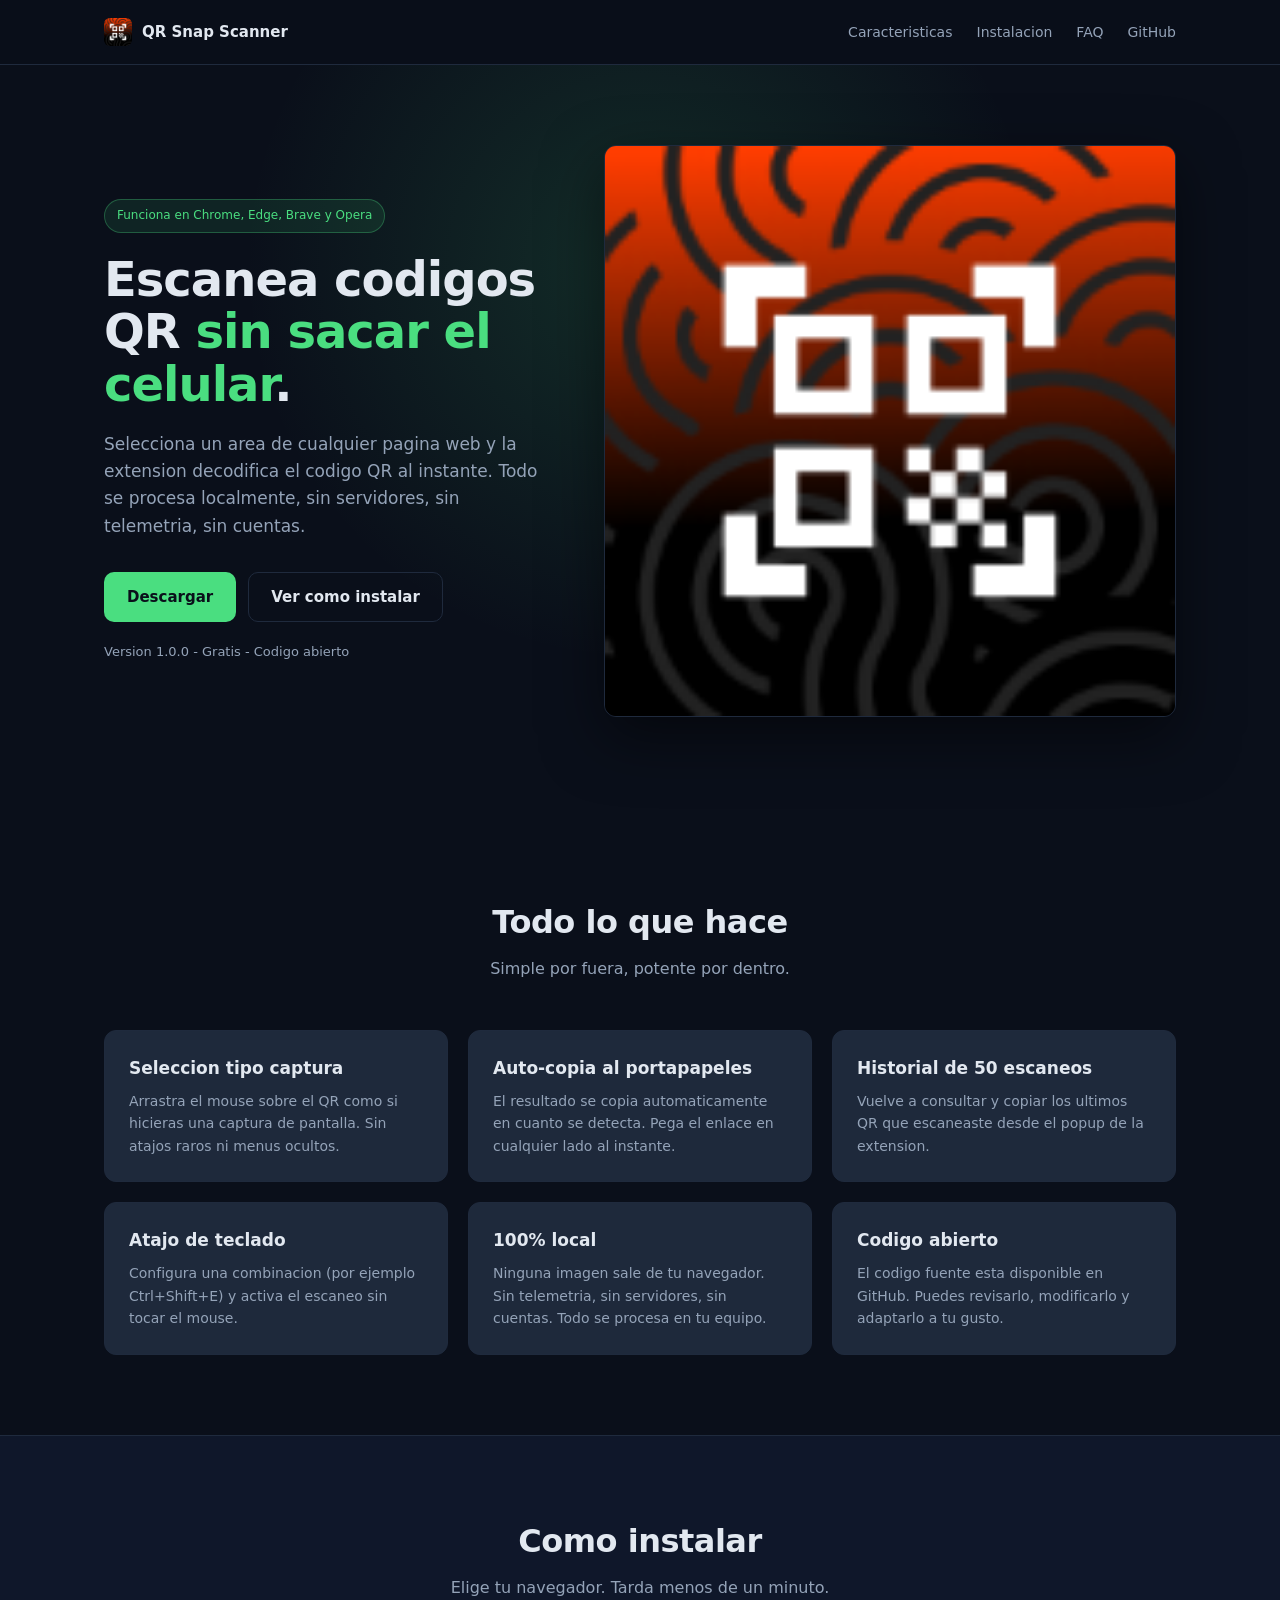
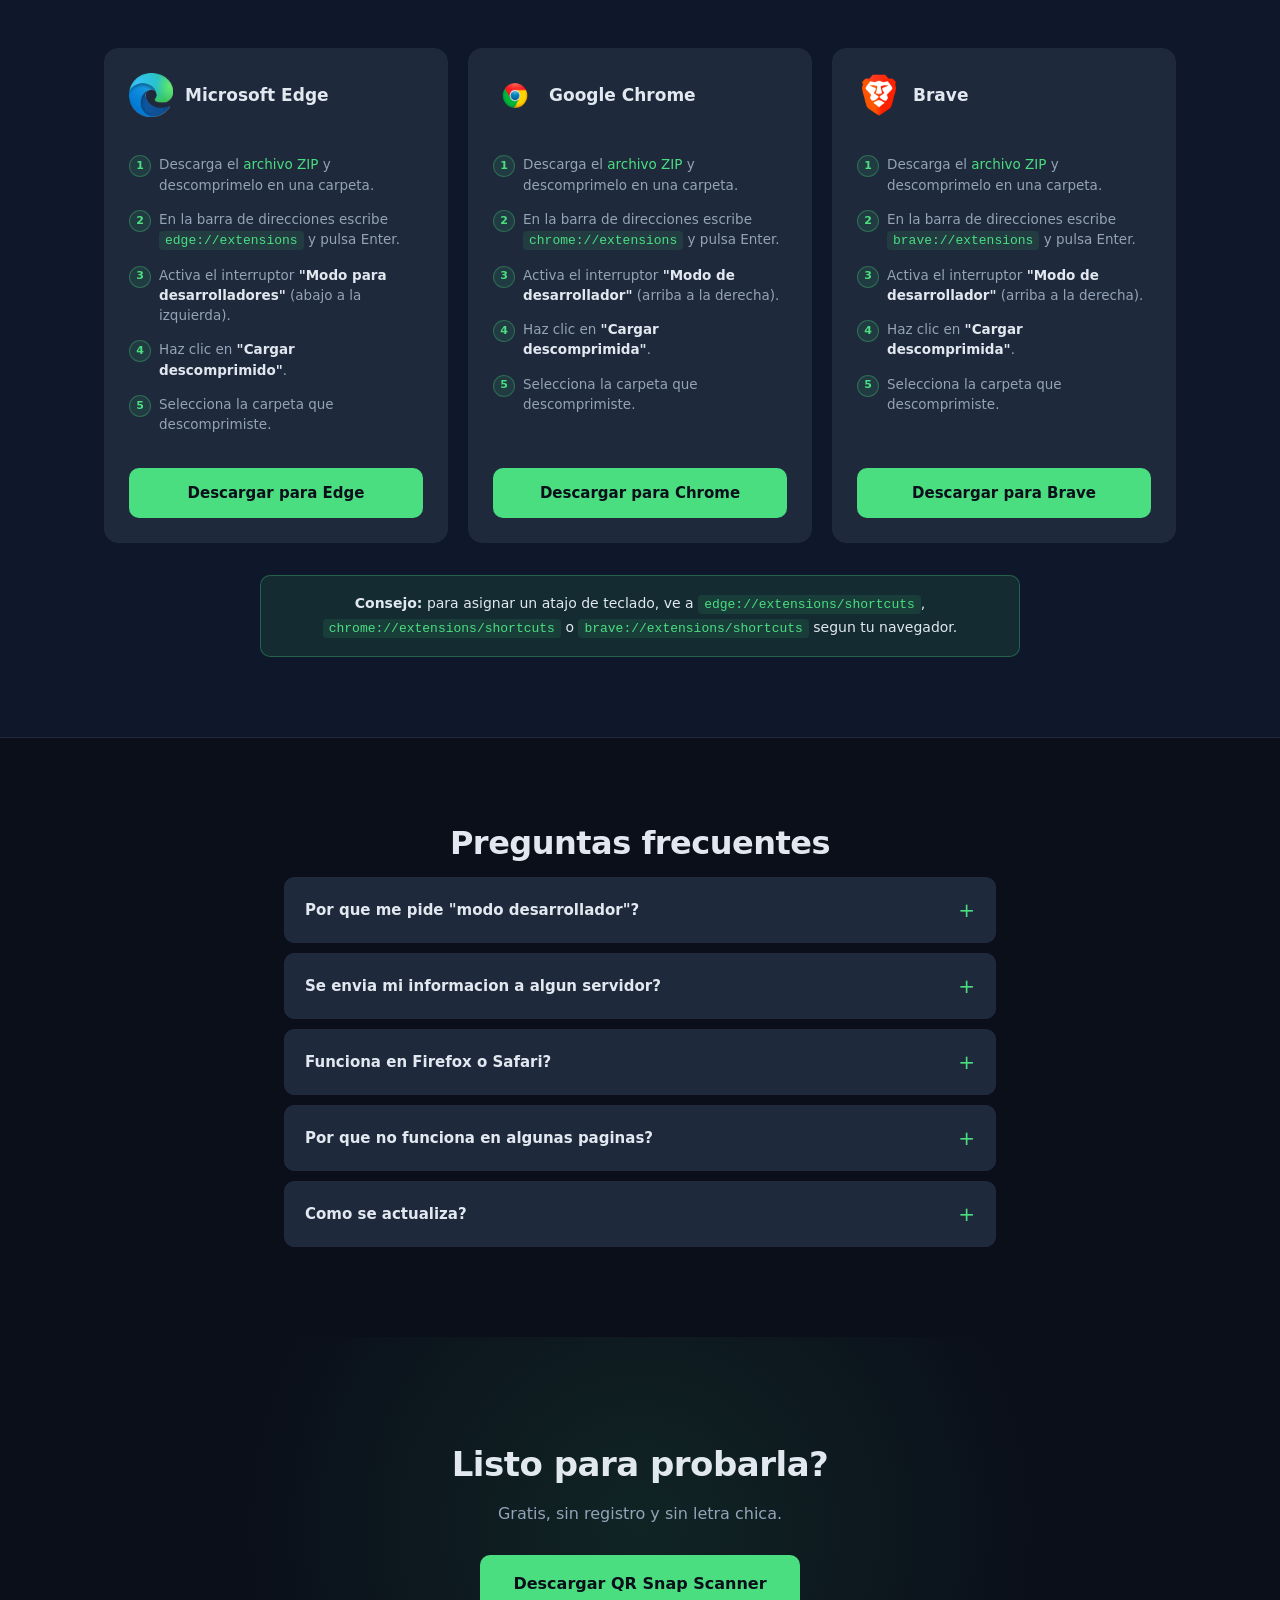
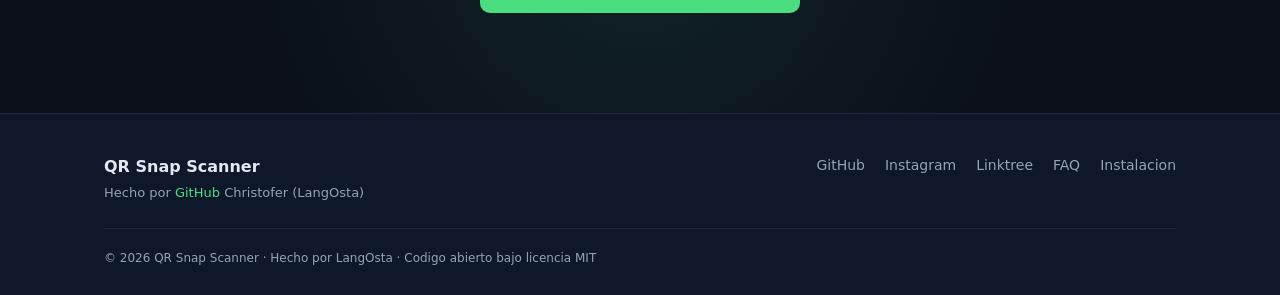
==== index.html @ dc025308 "Add files via upload" ====
<!DOCTYPE html>
<html lang="es">
<head>
  <meta charset="UTF-8" />
  <meta name="viewport" content="width=device-width, initial-scale=1.0" />
  <title>QR Snap Scanner - Escanea codigos QR en Chrome, Edge y Brave</title>
  <meta name="description" content="Extension de navegador que te permite escanear codigos QR directamente en pantalla. Sin celular, sin apps, sin registros." />
  <link rel="icon" href="img/logo.png" />
  <link rel="stylesheet" href="styles.css" />
</head>
<body>

  <header class="nav">
    <div class="container nav-inner">
      <a href="#" class="brand">
        <img src="img/logo.png" alt="QR Snap Scanner" class="brand-logo" />
        <span>QR Snap Scanner</span>
      </a>
      <nav class="nav-links">
        <a href="#features">Caracteristicas</a>
        <a href="#install">Instalacion</a>
        <a href="#faq">FAQ</a>
        <a href="https://github.com/LangCarmine/qr-snap-scanner" target="_blank" rel="noopener">GitHub</a>
      </nav>
    </div>
  </header>

  <main>

    <section class="hero">
      <div class="container hero-inner">
        <div class="hero-text">
          <span class="badge">Funciona en Chrome, Edge, Brave y Opera</span>
          <h1>Escanea codigos QR <span class="accent">sin sacar el celular</span>.</h1>
          <p class="lead">
            Selecciona un area de cualquier pagina web y la extension decodifica
            el codigo QR al instante. Todo se procesa localmente, sin servidores,
            sin telemetria, sin cuentas.
          </p>
          <div class="hero-actions">
            <a href="qr-snap-scanner.zip" download class="btn btn-primary">
              Descargar
            </a>
            <a href="#install" class="btn btn-ghost">Ver como instalar</a>
          </div>
          <p class="hero-note">Version 1.0.0 - Gratis - Codigo abierto</p>
        </div>
        <div class="hero-visual">
          <video
            class="demo-video"
            src="img/demo.mp4"
            autoplay
            loop
            muted
            playsinline
            poster="img/logo.png">
          </video>
        </div>
      </div>
    </section>

    <section id="features" class="section">
      <div class="container">
        <h2 class="section-title">Todo lo que hace</h2>
        <p class="section-subtitle">Simple por fuera, potente por dentro.</p>

        <div class="grid">
          <article class="card">
            <h3>Seleccion tipo captura</h3>
            <p>Arrastra el mouse sobre el QR como si hicieras una captura de pantalla. Sin atajos raros ni menus ocultos.</p>
          </article>
          <article class="card">
            <h3>Auto-copia al portapapeles</h3>
            <p>El resultado se copia automaticamente en cuanto se detecta. Pega el enlace en cualquier lado al instante.</p>
          </article>
          <article class="card">
            <h3>Historial de 50 escaneos</h3>
            <p>Vuelve a consultar y copiar los ultimos QR que escaneaste desde el popup de la extension.</p>
          </article>
          <article class="card">
            <h3>Atajo de teclado</h3>
            <p>Configura una combinacion (por ejemplo Ctrl+Shift+E) y activa el escaneo sin tocar el mouse.</p>
          </article>
          <article class="card">
            <h3>100% local</h3>
            <p>Ninguna imagen sale de tu navegador. Sin telemetria, sin servidores, sin cuentas. Todo se procesa en tu equipo.</p>
          </article>
          <article class="card">
            <h3>Codigo abierto</h3>
            <p>El codigo fuente esta disponible en GitHub. Puedes revisarlo, modificarlo y adaptarlo a tu gusto.</p>
          </article>
        </div>
      </div>
    </section>

    <section id="install" class="section section-alt">
      <div class="container">
        <h2 class="section-title">Como instalar</h2>
        <p class="section-subtitle">Elige tu navegador. Tarda menos de un minuto.</p>

        <div class="browsers">

          <div class="browser-col">
            <div class="browser-header">
              <div class="browser-icon edge">
                <img src="img/edge.png" alt="Microsoft Edge" />
              </div>
              <h3>Microsoft Edge</h3>
            </div>
            <ol class="browser-steps">
              <li>Descarga el <a href="qr-snap-scanner.zip" download>archivo ZIP</a> y descomprimelo en una carpeta.</li>
              <li>En la barra de direcciones escribe <code>edge://extensions</code> y pulsa Enter.</li>
              <li>Activa el interruptor <strong>"Modo para desarrolladores"</strong> (abajo a la izquierda).</li>
              <li>Haz clic en <strong>"Cargar descomprimido"</strong>.</li>
              <li>Selecciona la carpeta que descomprimiste.</li>
            </ol>
            <a href="qr-snap-scanner.zip" download class="btn btn-primary btn-block">Descargar para Edge</a>
          </div>

          <div class="browser-col">
            <div class="browser-header">
              <div class="browser-icon chrome">
                <img src="img/chrome.png" alt="Google Chrome" />
              </div>
              <h3>Google Chrome</h3>
            </div>
            <ol class="browser-steps">
              <li>Descarga el <a href="qr-snap-scanner.zip" download>archivo ZIP</a> y descomprimelo en una carpeta.</li>
              <li>En la barra de direcciones escribe <code>chrome://extensions</code> y pulsa Enter.</li>
              <li>Activa el interruptor <strong>"Modo de desarrollador"</strong> (arriba a la derecha).</li>
              <li>Haz clic en <strong>"Cargar descomprimida"</strong>.</li>
              <li>Selecciona la carpeta que descomprimiste.</li>
            </ol>
            <a href="qr-snap-scanner.zip" download class="btn btn-primary btn-block">Descargar para Chrome</a>
          </div>

          <div class="browser-col">
            <div class="browser-header">
              <div class="browser-icon brave">
                <img src="img/brave.png" alt="Brave" />
              </div>
              <h3>Brave</h3>
            </div>
            <ol class="browser-steps">
              <li>Descarga el <a href="qr-snap-scanner.zip" download>archivo ZIP</a> y descomprimelo en una carpeta.</li>
              <li>En la barra de direcciones escribe <code>brave://extensions</code> y pulsa Enter.</li>
              <li>Activa el interruptor <strong>"Modo de desarrollador"</strong> (arriba a la derecha).</li>
              <li>Haz clic en <strong>"Cargar descomprimida"</strong>.</li>
              <li>Selecciona la carpeta que descomprimiste.</li>
            </ol>
            <a href="qr-snap-scanner.zip" download class="btn btn-primary btn-block">Descargar para Brave</a>
          </div>

        </div>

        <div class="callout callout-center">
          <strong>Consejo:</strong> para asignar un atajo de teclado, ve a
          <code>edge://extensions/shortcuts</code>, <code>chrome://extensions/shortcuts</code> o
          <code>brave://extensions/shortcuts</code> segun tu navegador.
        </div>
      </div>
    </section>

    <section id="faq" class="section">
      <div class="container container-narrow">
        <h2 class="section-title">Preguntas frecuentes</h2>

        <details class="faq-item">
          <summary>Por que me pide "modo desarrollador"?</summary>
          <p>Porque la extension todavia no esta publicada en la tienda oficial de Edge ni en Chrome Web Store. Mientras esta en revision, la unica forma de instalarla es en modo desarrollador.</p>
        </details>

        <details class="faq-item">
          <summary>Se envia mi informacion a algun servidor?</summary>
          <p>No. Todo el procesamiento de imagenes y la decodificacion del QR se hace localmente en tu navegador. No hay servidores, no hay telemetria, no hay cuentas de usuario.</p>
        </details>

        <details class="faq-item">
          <summary>Funciona en Firefox o Safari?</summary>
          <p>No por ahora. Firefox usa otro modelo de extensiones (Manifest V2). Safari usa otro formato completamente distinto. Quiza en una version futura.</p>
        </details>

        <details class="faq-item">
          <summary>Por que no funciona en algunas paginas?</summary>
          <p>Por seguridad, los navegadores no permiten inyectar extensiones en paginas internas como <code>chrome://</code>, <code>edge://</code>, ni en la tienda de extensiones. En cualquier pagina web normal funciona sin problema.</p>
        </details>

        <details class="faq-item">
          <summary>Como se actualiza?</summary>
          <p>Descarga la nueva version, reemplaza los archivos en la carpeta, y pulsa el boton de recargar (el icono circular) en <code>edge://extensions</code> o <code>chrome://extensions</code>.</p>
        </details>
      </div>
    </section>

    <section class="cta-final">
      <div class="container cta-inner">
        <h2>Listo para probarla?</h2>
        <p>Gratis, sin registro y sin letra chica.</p>
        <a href="qr-snap-scanner.zip" download class="btn btn-primary btn-lg">
          Descargar QR Snap Scanner
        </a>
      </div>
    </section>

  </main>

  <footer class="footer">
    <div class="container footer-inner">
      <div>
        <p class="brand-footer">QR Snap Scanner</p>
        <p class="muted">Hecho por <a href="https://github.com/LangCarmine" target="_blank" rel="noopener">GitHub</a> Christofer (LangOsta)</a></p>
      </div>
      <div class="footer-links">
        <a href="https://github.com/LangCarmine/qr-snap-scanner" target="_blank" rel="noopener">GitHub</a>
        <a href="https://www.instagram.com/langosta007/" target="_blank" rel="noopener">Instagram</a>
        <a href="https://linktr.ee/LangOsta007" target="_blank" rel="noopener">Linktree</a>
        <a href="#faq">FAQ</a>
        <a href="#install">Instalacion</a>
      </div>
    </div>
    <div class="container">
      <p class="copyright">© 2026 QR Snap Scanner · Hecho por LangOsta · Codigo abierto bajo licencia MIT</p>
    </div>
  </footer>

  <script src="script.js"></script>
</body>
</html>
---- styles.css ----
:root {
  --bg: #0a0f1a;
  --bg-alt: #0f172a;
  --card: #1e293b;
  --border: #1f2a3d;
  --text: #e2e8f0;
  --muted: #94a3b8;
  --accent: #4ade80;
  --accent-dark: #22c55e;
  --accent-dim: rgba(74, 222, 128, 0.1);
}

* { box-sizing: border-box; margin: 0; padding: 0; }

html { scroll-behavior: smooth; }

body {
  background: var(--bg);
  color: var(--text);
  font-family: system-ui, -apple-system, "Segoe UI", Roboto, sans-serif;
  line-height: 1.6;
  -webkit-font-smoothing: antialiased;
}

a { color: var(--accent); text-decoration: none; }
a:hover { text-decoration: underline; }

.container {
  width: 100%;
  max-width: 1120px;
  margin: 0 auto;
  padding: 0 24px;
}

.container-narrow { max-width: 760px; }

/* NAV */
.nav {
  position: sticky;
  top: 0;
  z-index: 50;
  background: rgba(10, 15, 26, 0.85);
  backdrop-filter: blur(10px);
  border-bottom: 1px solid var(--border);
}

.nav-inner {
  display: flex;
  align-items: center;
  justify-content: space-between;
  height: 64px;
}

.brand {
  display: flex;
  align-items: center;
  gap: 10px;
  color: var(--text);
  font-weight: 600;
  font-size: 15px;
}
.brand:hover { text-decoration: none; }

.brand-logo {
  width: 28px;
  height: 28px;
  border-radius: 6px;
}

.nav-links {
  display: flex;
  gap: 24px;
}

.nav-links a {
  color: var(--muted);
  font-size: 14px;
  transition: color 0.15s;
}
.nav-links a:hover {
  color: var(--text);
  text-decoration: none;
}

/* HERO */
.hero {
  padding: 80px 0 100px;
  position: relative;
  overflow: hidden;
}

.hero::before {
  content: "";
  position: absolute;
  top: -200px;
  left: 50%;
  transform: translateX(-50%);
  width: 800px;
  height: 800px;
  background: radial-gradient(circle, rgba(74, 222, 128, 0.15) 0%, transparent 70%);
  pointer-events: none;
}

.badge {
  display: inline-block;
  background: var(--accent-dim);
  color: var(--accent);
  border: 1px solid rgba(74, 222, 128, 0.3);
  padding: 6px 12px;
  border-radius: 999px;
  font-size: 12px;
  font-weight: 500;
  margin-bottom: 20px;
}

.hero h1 {
  font-size: 48px;
  line-height: 1.1;
  letter-spacing: -1px;
  font-weight: 700;
  margin-bottom: 20px;
}

.accent { color: var(--accent); }

.lead {
  font-size: 17px;
  color: var(--muted);
  margin-bottom: 32px;
  max-width: 520px;
}

.hero-actions {
  display: flex;
  gap: 12px;
  flex-wrap: wrap;
  margin-bottom: 20px;
}

.hero-note {
  font-size: 13px;
  color: var(--muted);
}

/* BUTTONS */
.btn {
  display: inline-block;
  padding: 12px 22px;
  border-radius: 10px;
  font-size: 15px;
  font-weight: 600;
  cursor: pointer;
  border: 1px solid transparent;
  transition: all 0.15s;
  text-decoration: none;
}

.btn:hover { text-decoration: none; }

.btn-primary {
  background: var(--accent);
  color: #0a0f1a;
}
.btn-primary:hover {
  background: var(--accent-dark);
  transform: translateY(-1px);
}

.btn-ghost {
  background: transparent;
  color: var(--text);
  border-color: var(--border);
}
.btn-ghost:hover {
  border-color: var(--accent);
  color: var(--accent);
}

.btn-lg {
  padding: 15px 32px;
  font-size: 16px;
}

/* HERO VISUAL */
.hero-visual {
  display: flex;
  justify-content: center;
}

.demo-video {
  width: 100%;
  max-width: 100%;
  border-radius: 12px;
  box-shadow: 0 20px 60px rgba(0, 0, 0, 0.5);
  border: 1px solid var(--border);
  display: block;
}

/* SECTIONS */
.section {
  padding: 80px 0;
}

.section-alt {
  background: var(--bg-alt);
  border-top: 1px solid var(--border);
  border-bottom: 1px solid var(--border);
}

.section-title {
  font-size: 32px;
  letter-spacing: -0.5px;
  text-align: center;
  margin-bottom: 8px;
}

.section-subtitle {
  text-align: center;
  color: var(--muted);
  margin-bottom: 48px;
  font-size: 16px;
}

/* GRID */
.grid {
  display: grid;
  grid-template-columns: repeat(auto-fit, minmax(280px, 1fr));
  gap: 20px;
}

.card {
  background: var(--card);
  border: 1px solid var(--border);
  border-radius: 12px;
  padding: 24px;
  transition: border-color 0.2s, transform 0.2s;
}

.card:hover {
  border-color: rgba(74, 222, 128, 0.4);
  transform: translateY(-2px);
}

.card h3 {
  font-size: 17px;
  margin-bottom: 8px;
  color: var(--text);
}

.card p {
  font-size: 14px;
  color: var(--muted);
}

/* CODE */
code {
  background: rgba(74, 222, 128, 0.1);
  color: var(--accent);
  padding: 2px 6px;
  border-radius: 4px;
  font-size: 13px;
  font-family: ui-monospace, "SF Mono", Menlo, monospace;
}

/* CALLOUT */
.callout {
  background: var(--accent-dim);
  border: 1px solid rgba(74, 222, 128, 0.3);
  border-radius: 10px;
  padding: 16px 20px;
  font-size: 14px;
  color: var(--text);
  max-width: 760px;
  margin: 0 auto;
}

.callout-center {
  text-align: center;
}

/* BROWSERS */
.browsers {
  display: grid;
  grid-template-columns: repeat(3, 1fr);
  gap: 20px;
  margin-bottom: 32px;
}

.browser-col {
  background: var(--card);
  border: 1px solid var(--border);
  border-radius: 14px;
  padding: 24px;
  display: flex;
  flex-direction: column;
  transition: border-color 0.2s, transform 0.2s;
}

.browser-col:hover {
  border-color: rgba(74, 222, 128, 0.4);
  transform: translateY(-2px);
}

.browser-header {
  display: flex;
  align-items: center;
  gap: 12px;
  margin-bottom: 20px;
  padding-bottom: 16px;
  border-bottom: 1px solid var(--border);
}

.browser-header h3 {
  font-size: 17px;
  margin: 0;
}

.browser-icon {
  width: 44px;
  height: 44px;
  border-radius: 10px;
  display: flex;
  align-items: center;
  justify-content: center;
  flex-shrink: 0;
  background: transparent;
}

.browser-icon img {
  width: 100%;
  height: 100%;
  object-fit: contain;
  display: block;
}

.browser-steps {
  list-style: none;
  padding: 0;
  margin: 0 0 20px;
  counter-reset: step;
  flex: 1;
}

.browser-steps li {
  position: relative;
  padding-left: 30px;
  margin-bottom: 14px;
  font-size: 13.5px;
  color: var(--muted);
  counter-increment: step;
  line-height: 1.5;
}

.browser-steps li::before {
  content: counter(step);
  position: absolute;
  left: 0;
  top: 1px;
  width: 20px;
  height: 20px;
  border-radius: 50%;
  background: var(--accent-dim);
  color: var(--accent);
  font-size: 11px;
  font-weight: 700;
  display: flex;
  align-items: center;
  justify-content: center;
  border: 1px solid rgba(74, 222, 128, 0.3);
}

.browser-steps li strong {
  color: var(--text);
}

.browser-steps li a {
  color: var(--accent);
}

.btn-block {
  display: block;
  text-align: center;
  width: 100%;
}

/* FAQ */
.faq-item {
  background: var(--card);
  border: 1px solid var(--border);
  border-radius: 10px;
  margin-bottom: 10px;
  padding: 0;
  overflow: hidden;
}

.faq-item summary {
  cursor: pointer;
  padding: 16px 20px;
  font-weight: 600;
  font-size: 15px;
  list-style: none;
  display: flex;
  justify-content: space-between;
  align-items: center;
}

.faq-item summary::-webkit-details-marker { display: none; }

.faq-item summary::after {
  content: "+";
  color: var(--accent);
  font-size: 20px;
  font-weight: 400;
  transition: transform 0.2s;
}

.faq-item[open] summary::after {
  transform: rotate(45deg);
}

.faq-item p {
  padding: 0 20px 18px;
  font-size: 14px;
  color: var(--muted);
}

/* CTA FINAL */
.cta-final {
  padding: 100px 0;
  text-align: center;
  background: radial-gradient(circle at center, rgba(74, 222, 128, 0.1) 0%, transparent 60%);
}

.cta-inner h2 {
  font-size: 34px;
  margin-bottom: 10px;
  letter-spacing: -0.5px;
}

.cta-inner p {
  color: var(--muted);
  margin-bottom: 28px;
  font-size: 16px;
}

/* FOOTER */
.footer {
  border-top: 1px solid var(--border);
  padding: 40px 0 30px;
  background: var(--bg-alt);
}

.footer-inner {
  display: flex;
  justify-content: space-between;
  align-items: flex-start;
  gap: 24px;
  margin-bottom: 24px;
  flex-wrap: wrap;
}

.brand-footer {
  font-weight: 600;
  margin-bottom: 4px;
}

.muted {
  color: var(--muted);
  font-size: 13px;
}

.footer-links {
  display: flex;
  gap: 20px;
  font-size: 14px;
  flex-wrap: wrap;
}

.footer-links a {
  color: var(--muted);
}
.footer-links a:hover { color: var(--accent); }

.copyright {
  color: var(--muted);
  font-size: 12px;
  border-top: 1px solid var(--border);
  padding-top: 20px;
}

/* HERO GRID */
.hero-inner {
  display: grid;
  grid-template-columns: 1fr 1.3fr;
  gap: 60px;
  align-items: center;
  position: relative;
}

/* RESPONSIVE */
@media (max-width: 860px) {
  .hero-inner {
    grid-template-columns: 1fr;
    gap: 40px;
  }
  .hero h1 { font-size: 36px; }
  .hero-visual { order: -1; }
  .nav-links { display: none; }
  .section { padding: 60px 0; }
  .section-title { font-size: 26px; }
  .cta-inner h2 { font-size: 26px; }
  .browsers { grid-template-columns: 1fr; }
}
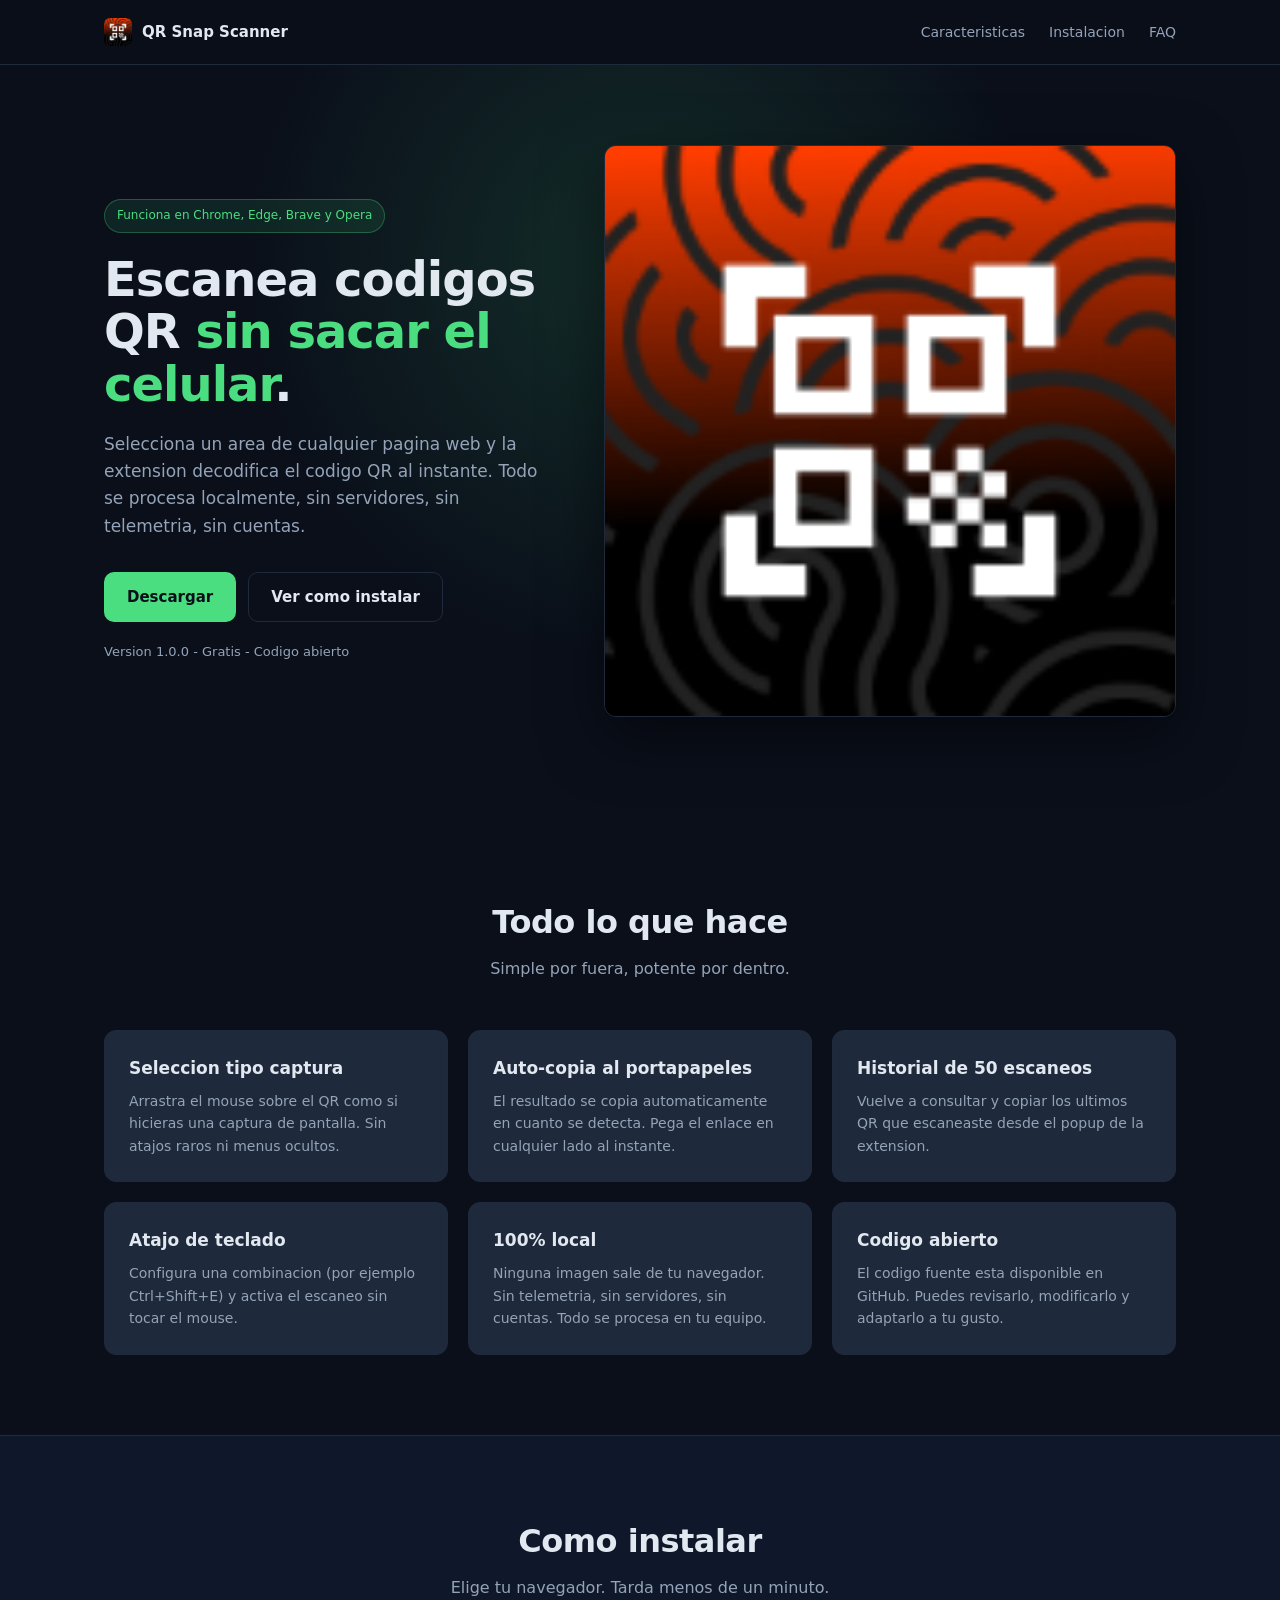
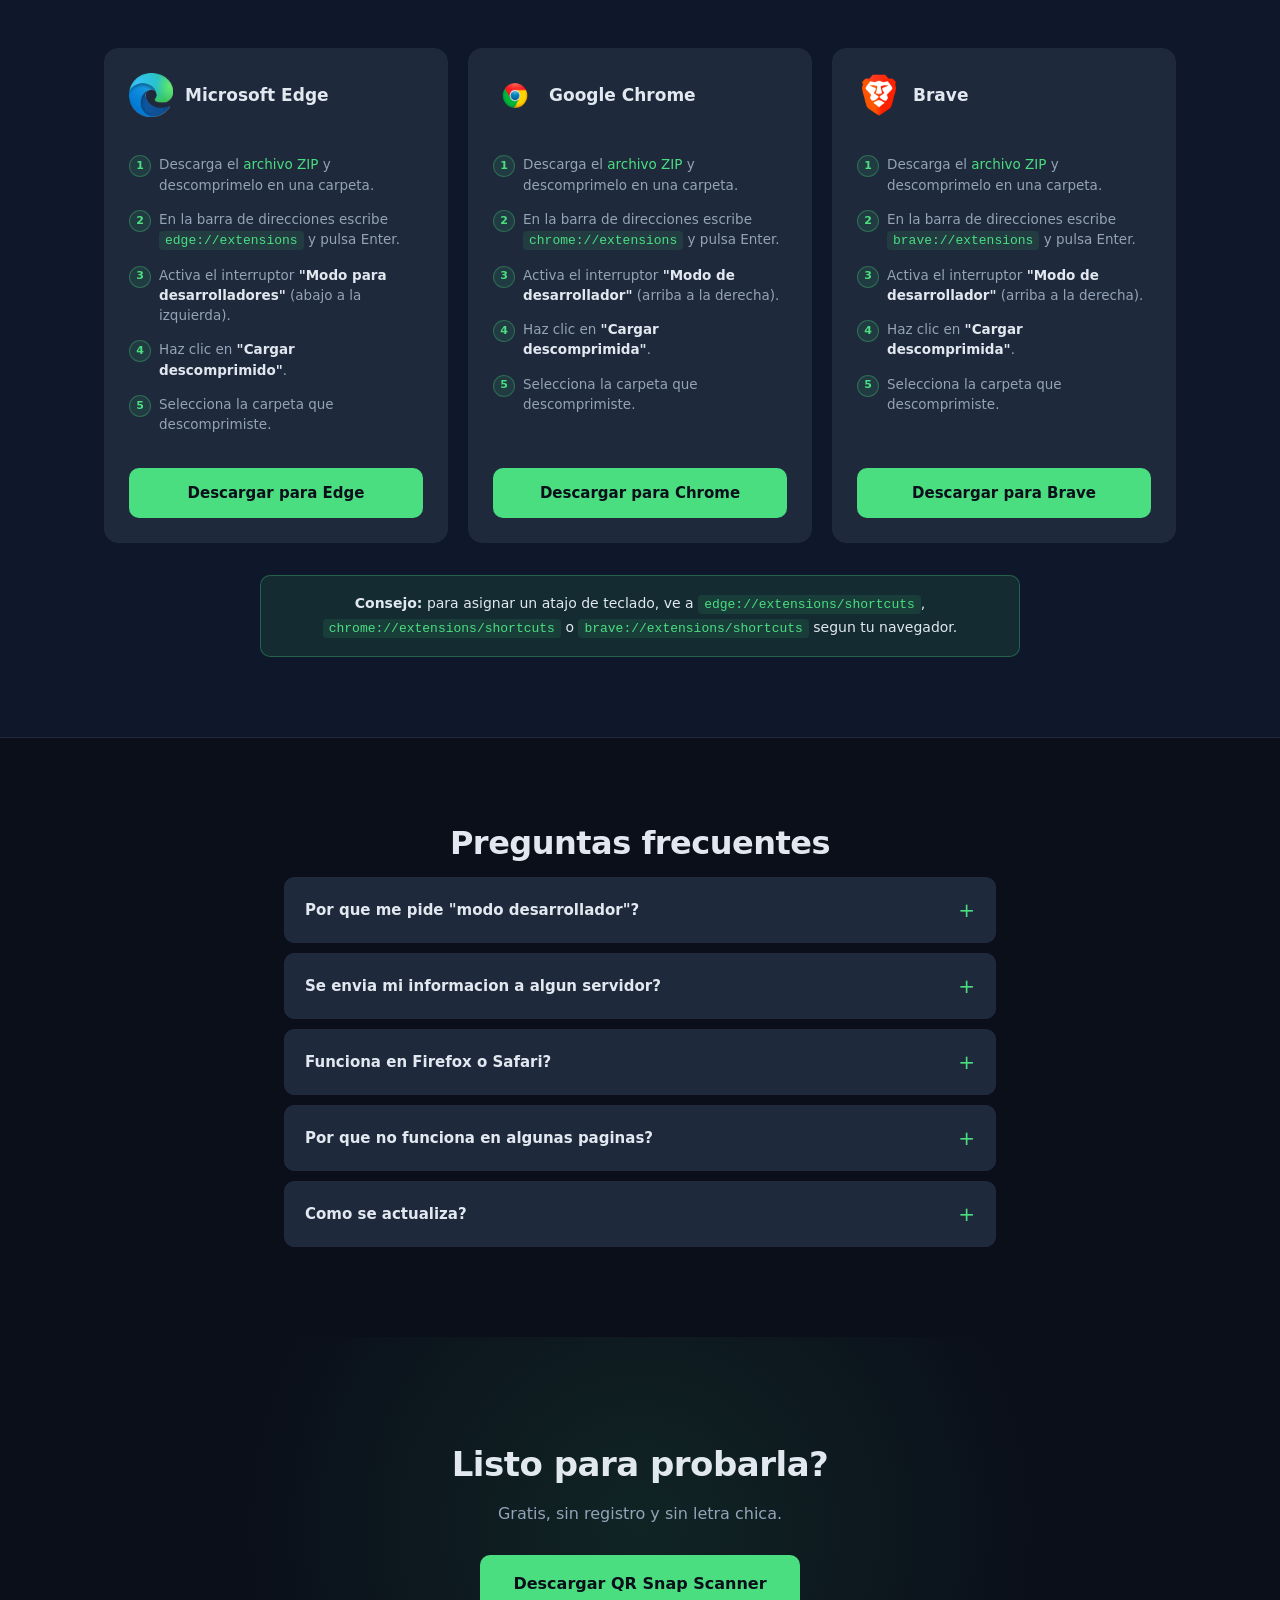
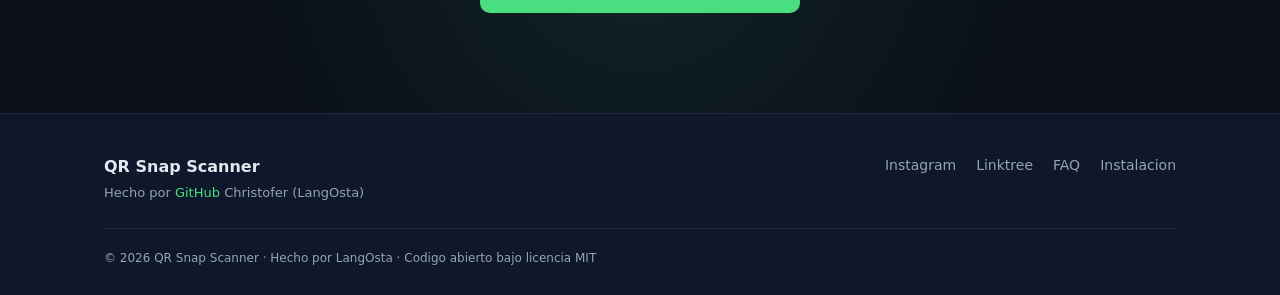
==== commit a994375b: "Update index.html" ====
--- a/index.html
+++ b/index.html
@@ -20,7 +20,6 @@
         <a href="#features">Caracteristicas</a>
         <a href="#install">Instalacion</a>
         <a href="#faq">FAQ</a>
-        <a href="https://github.com/LangCarmine/qr-snap-scanner" target="_blank" rel="noopener">GitHub</a>
       </nav>
     </div>
   </header>
@@ -211,7 +210,6 @@
         <p class="muted">Hecho por <a href="https://github.com/LangCarmine" target="_blank" rel="noopener">GitHub</a> Christofer (LangOsta)</a></p>
       </div>
       <div class="footer-links">
-        <a href="https://github.com/LangCarmine/qr-snap-scanner" target="_blank" rel="noopener">GitHub</a>
         <a href="https://www.instagram.com/langosta007/" target="_blank" rel="noopener">Instagram</a>
         <a href="https://linktr.ee/LangOsta007" target="_blank" rel="noopener">Linktree</a>
         <a href="#faq">FAQ</a>
@@ -225,4 +223,4 @@
 
   <script src="script.js"></script>
 </body>
-</html>+</html>
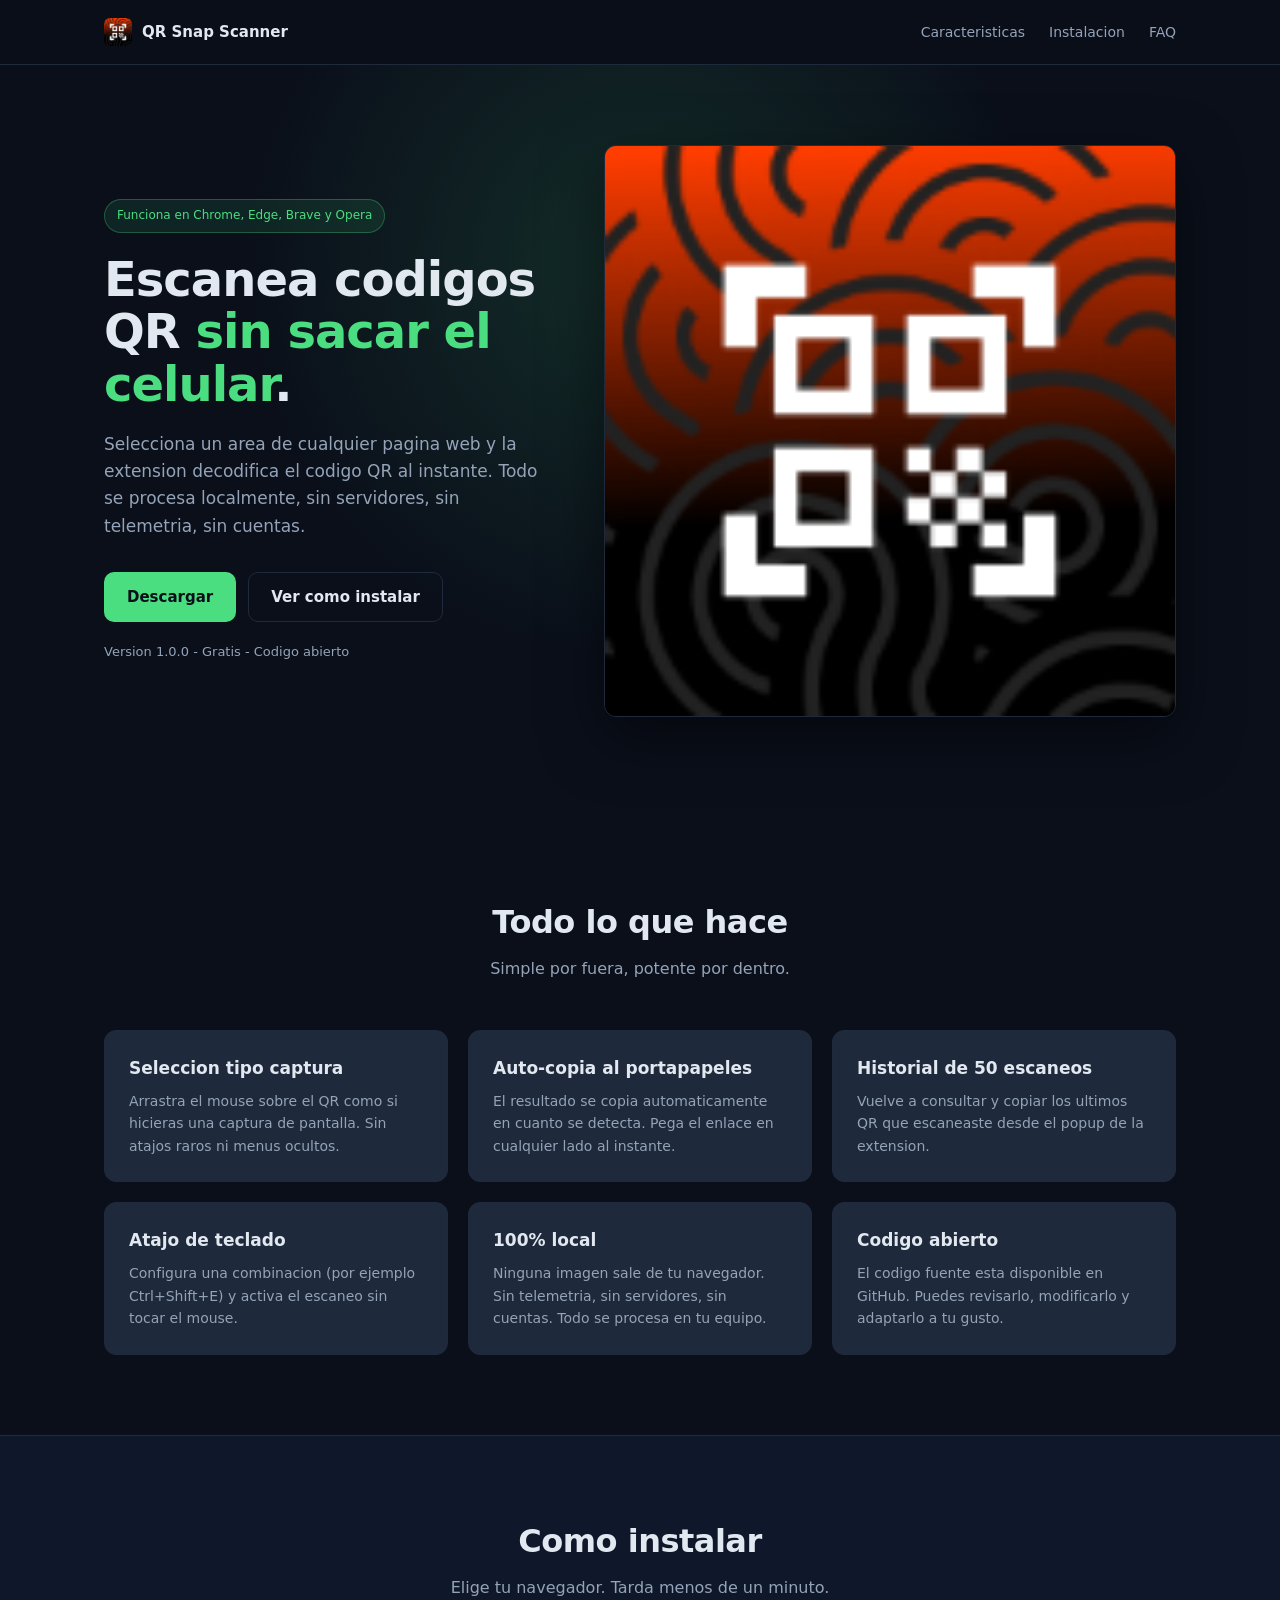
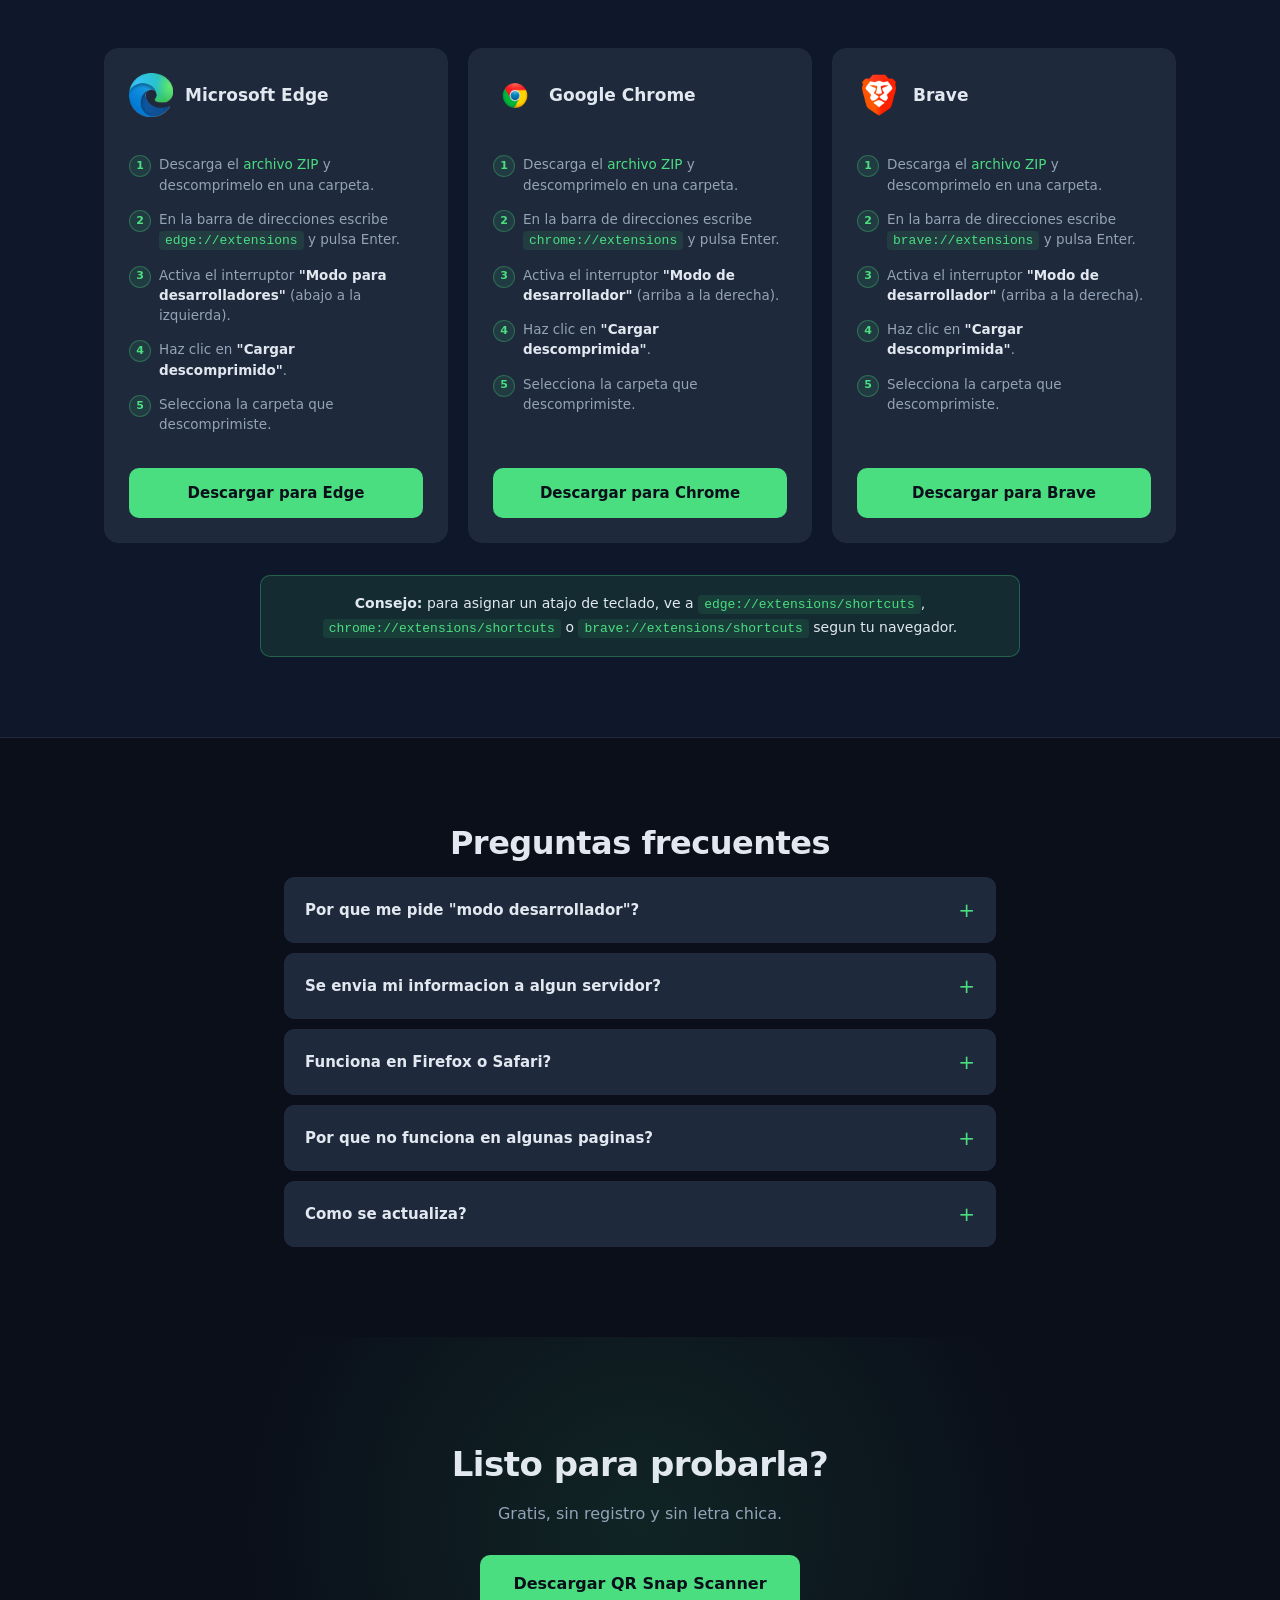
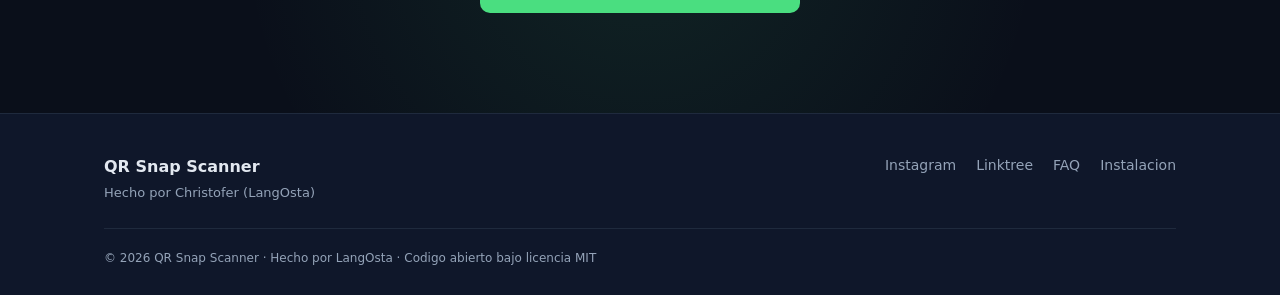
==== commit 58ffee90: "Update index.html" ====
--- a/index.html
+++ b/index.html
@@ -207,7 +207,7 @@
     <div class="container footer-inner">
       <div>
         <p class="brand-footer">QR Snap Scanner</p>
-        <p class="muted">Hecho por <a href="https://github.com/LangCarmine" target="_blank" rel="noopener">GitHub</a> Christofer (LangOsta)</a></p>
+        <p class="muted">Hecho por Christofer (LangOsta)</a></p>
       </div>
       <div class="footer-links">
         <a href="https://www.instagram.com/langosta007/" target="_blank" rel="noopener">Instagram</a>
